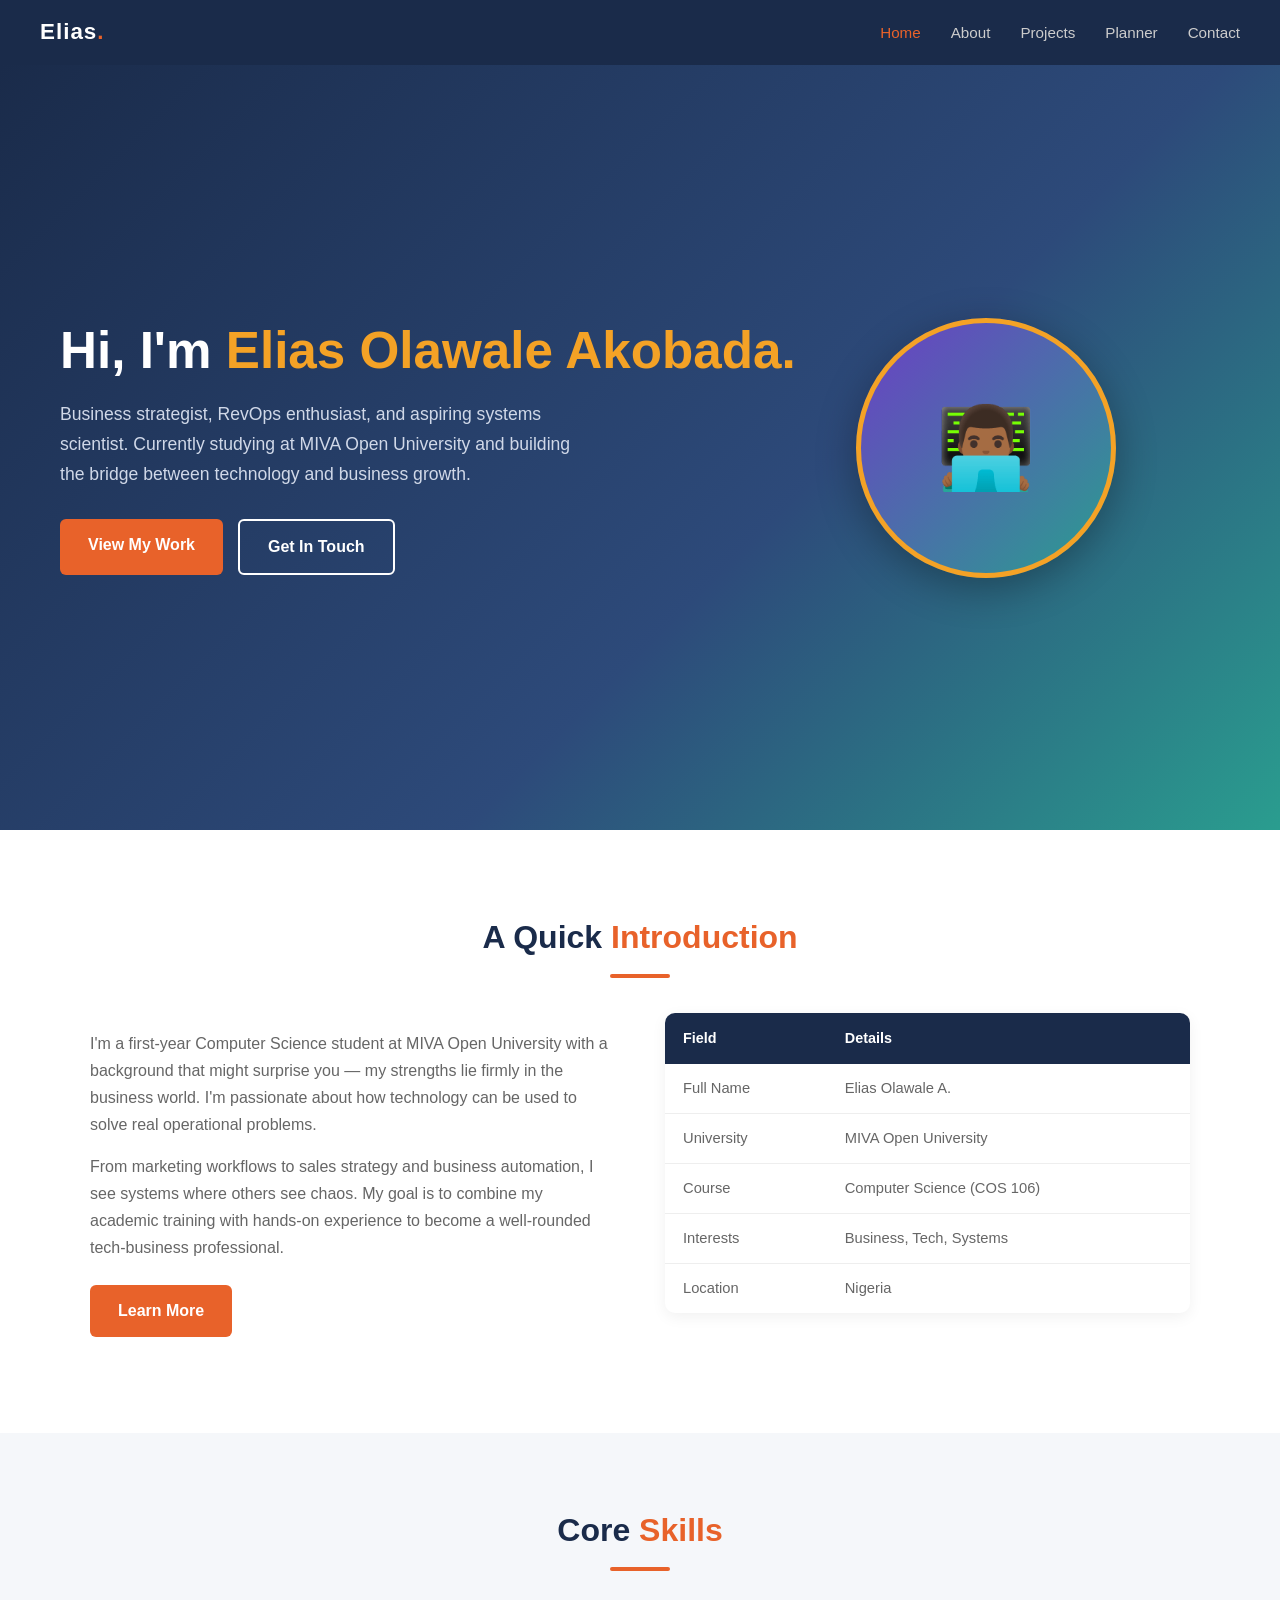
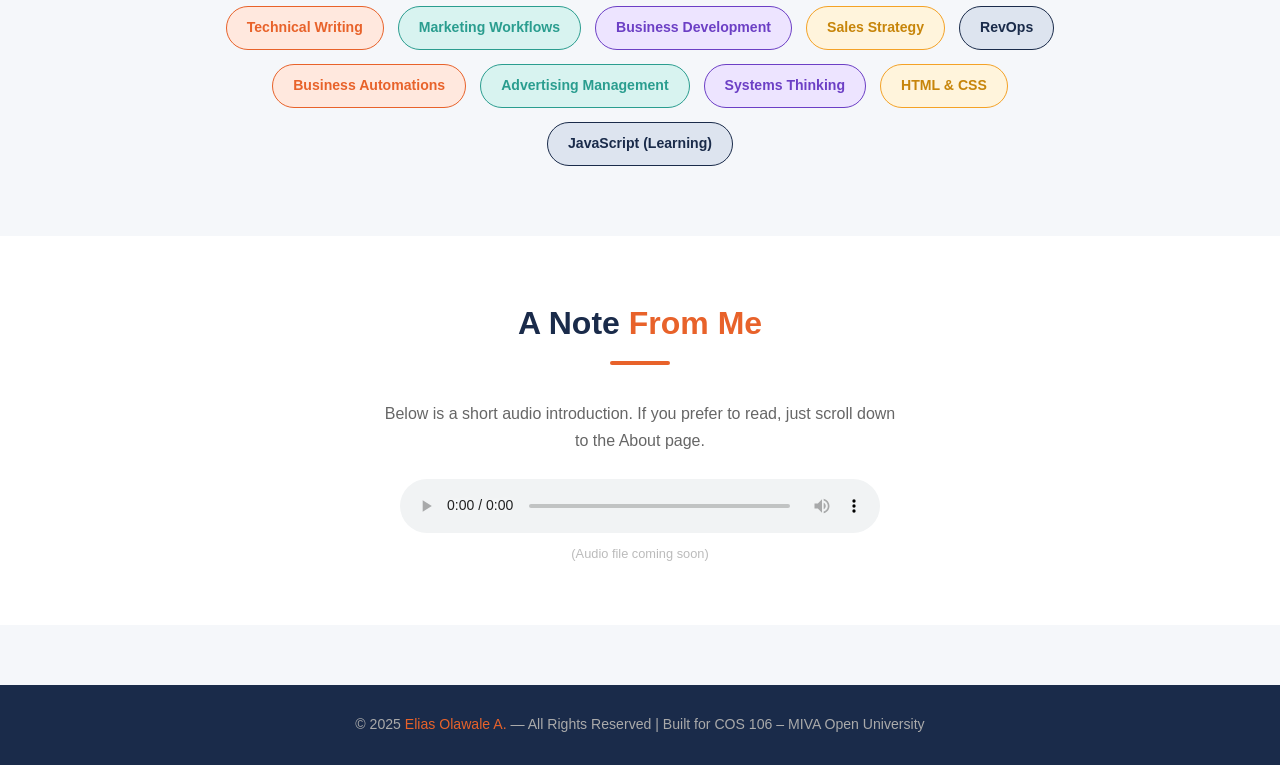
==== index.html @ 25de0aaa "First update" ====
<!DOCTYPE html>
<html lang="en">
<head>
  <meta charset="UTF-8" />
  <meta name="viewport" content="width=device-width, initial-scale=1.0"/>
  <title>Elias Olawale A. | Portfolio</title>
  <link rel="stylesheet" href="style.css" />
</head>
<body>

  <nav>
    <a href="index.html" class="nav-logo">Elias<span>.</span></a>
    <ul class="nav-links" id="nav-links">
      <li><a href="index.html" class="active">Home</a></li>
      <li><a href="about.html">About</a></li>
      <li><a href="projects.html">Projects</a></li>
      <li><a href="planner.html">Planner</a></li>
      <li><a href="contact.html">Contact</a></li>
    </ul>
    <button class="hamburger" onclick="toggleNav()" aria-label="Toggle menu">
      <span></span><span></span><span></span>
    </button>
  </nav>

  <!-- HERO -->
  <section class="hero fade-up">
    <div class="hero-text">
      <h1>Hi, I'm <span>Elias Olawale Akobada.</span></h1>
      <p>Business strategist, RevOps enthusiast, and aspiring systems scientist. Currently studying at MIVA Open University and building the bridge between technology and business growth.</p>
      <div class="hero-btns">
        <a href="projects.html" class="btn-primary">View My Work</a>
        <a href="contact.html" class="btn-secondary">Get In Touch</a>
      </div>
    </div>
    <div class="hero-img">
      <div class="placeholder-img">👨🏾‍💻</div>
    </div>
  </section>

  <!-- QUICK BIO -->
  <section class="about-preview">
    <h2 class="section-title">A Quick <span>Introduction</span></h2>
    <div class="divider"></div>
    <div class="about-grid">
      <div>
        <p>I'm a first-year Computer Science student at MIVA Open University with a background that might surprise you — my strengths lie firmly in the business world. I'm passionate about how technology can be used to solve real operational problems.</p>
        <p>From marketing workflows to sales strategy and business automation, I see systems where others see chaos. My goal is to combine my academic training with hands-on experience to become a well-rounded tech-business professional.</p>
        <a href="about.html" class="btn-primary" style="display:inline-block; margin-top:10px;">Learn More</a>
      </div>
      <div>
        <!-- quick facts table -->
        <table class="edu-table">
          <thead>
            <tr>
              <th>Field</th>
              <th>Details</th>
            </tr>
          </thead>
          <tbody>
            <tr>
              <td>Full Name</td>
              <td>Elias Olawale A.</td>
            </tr>
            <tr>
              <td>University</td>
              <td>MIVA Open University</td>
            </tr>
            <tr>
              <td>Course</td>
              <td>Computer Science (COS 106)</td>
            </tr>
            <tr>
              <td>Interests</td>
              <td>Business, Tech, Systems</td>
            </tr>
            <tr>
              <td>Location</td>
              <td>Nigeria</td>
            </tr>
          </tbody>
        </table>
      </div>
    </div>
  </section>

  <!-- SKILLS PREVIEW -->
  <section class="skills-preview">
    <h2 class="section-title">Core <span>Skills</span></h2>
    <div class="divider"></div>
    <div class="skills-grid">
      <span class="skill-tag orange">Technical Writing</span>
      <span class="skill-tag teal">Marketing Workflows</span>
      <span class="skill-tag purple">Business Development</span>
      <span class="skill-tag gold">Sales Strategy</span>
      <span class="skill-tag navy">RevOps</span>
      <span class="skill-tag orange">Business Automations</span>
      <span class="skill-tag teal">Advertising Management</span>
      <span class="skill-tag purple">Systems Thinking</span>
      <span class="skill-tag gold">HTML & CSS</span>
      <span class="skill-tag navy">JavaScript (Learning)</span>
    </div>
  </section>

  <!-- AUDIO INTRO SECTION (multimedia req) -->
  <section style="background: white; padding: 60px; text-align: center;">
    <h2 class="section-title">A Note <span>From Me</span></h2>
    <div class="divider"></div>
    <p style="color: var(--grey); max-width: 520px; margin: 0 auto 25px;">
      Below is a short audio introduction. If you prefer to read, just scroll down to the About page.
    </p>
    <audio controls style="width:100%; max-width:480px; display:block; margin: 0 auto;">
      <source src="intro.mp3" type="audio/mpeg">
      Your browser doesn't support the audio element — that's alright, check out the About page instead.
    </audio>
    <p style="color:#bbb; font-size:0.8rem; margin-top:10px;">(Audio file coming soon)</p>
  </section>

  <footer>
    <p>&copy; 2025 <span>Elias Olawale A.</span> — All Rights Reserved | Built for COS 106 – MIVA Open University</p>
  </footer>

  <script src="main.js"></script>
</body>
</html>
---- style.css ----
/* ===== GLOBAL STYLES ===== */
* {
  margin: 0;
  padding: 0;
  box-sizing: border-box;
}

:root {
  --navy: #1a2b4a;
  --orange: #e8622a;
  --teal: #2a9d8f;
  --purple: #6c3fc5;
  --gold: #f4a226;
  --light-bg: #f5f7fa;
  --white: #ffffff;
  --dark-text: #1e1e1e;
  --grey: #666;
}

body {
  font-family: 'Segoe UI', Tahoma, Geneva, Verdana, sans-serif;
  color: var(--dark-text);
  background: var(--light-bg);
  line-height: 1.7;
}

/* ===== NAVBAR ===== */
nav {
  background: var(--navy);
  padding: 0px 40px;
  display: flex;
  justify-content: space-between;
  align-items: center;
  position: sticky;
  top: 0;
  z-index: 100;
  height: 65px;
}

.nav-logo {
  color: var(--white);
  font-size: 1.4rem;
  font-weight: 700;
  text-decoration: none;
  letter-spacing: 1px;
}

.nav-logo span {
  color: var(--orange);
}

.nav-links {
  list-style: none;
  display: flex;
  gap: 30px;
}

.nav-links a {
  color: #ccc;
  text-decoration: none;
  font-size: 0.95rem;
  transition: color 0.3s;
}

.nav-links a:hover,
.nav-links a.active {
  color: var(--orange);
}

/* hamburger hidden by default */
.hamburger {
  display: none;
  flex-direction: column;
  gap: 5px;
  cursor: pointer;
  background: none;
  border: none;
}

.hamburger span {
  width: 25px;
  height: 3px;
  background: white;
  display: block;
}

/* ===== HERO ===== */
.hero {
  background: linear-gradient(135deg, var(--navy) 0%, #2d4a7a 60%, var(--teal) 100%);
  color: white;
  padding: 90px 60px;
  display: flex;
  align-items: center;
  gap: 60px;
  min-height: 85vh;
}

.hero-text h1 {
  font-size: 3.2rem;
  font-weight: 800;
  line-height: 1.2;
}

.hero-text h1 span {
  color: var(--gold);
}

.hero-text p {
  margin-top: 18px;
  font-size: 1.1rem;
  color: #d0d8e8;
  max-width: 520px;
}

.hero-btns {
  margin-top: 30px;
  display: flex;
  gap: 15px;
  flex-wrap: wrap;
}

.btn-primary {
  background: var(--orange);
  color: white;
  padding: 12px 28px;
  border-radius: 6px;
  text-decoration: none;
  font-weight: 600;
  transition: background 0.3s;
}

.btn-primary:hover {
  background: #c9521e;
}

.btn-secondary {
  border: 2px solid white;
  color: white;
  padding: 12px 28px;
  border-radius: 6px;
  text-decoration: none;
  font-weight: 600;
  transition: all 0.3s;
}

.btn-secondary:hover {
  background: white;
  color: var(--navy);
}

.hero-img {
  flex-shrink: 0;
}

.hero-img img {
  width: 260px;
  height: 260px;
  border-radius: 50%;
  object-fit: cover;
  border: 5px solid var(--gold);
  box-shadow: 0 10px 40px rgba(0,0,0,0.3);
}

.hero-img .placeholder-img {
  width: 260px;
  height: 260px;
  border-radius: 50%;
  background: linear-gradient(135deg, var(--purple), var(--teal));
  display: flex;
  align-items: center;
  justify-content: center;
  font-size: 80px;
  border: 5px solid var(--gold);
  box-shadow: 0 10px 40px rgba(0,0,0,0.3);
}

/* ===== SECTION HEADERS ===== */
.section-title {
  text-align: center;
  font-size: 2rem;
  color: var(--navy);
  margin-bottom: 8px;
  font-weight: 700;
}

.section-title span {
  color: var(--orange);
}

.section-sub {
  text-align: center;
  color: var(--grey);
  margin-bottom: 45px;
  font-size: 0.97rem;
}

.divider {
  width: 60px;
  height: 4px;
  background: var(--orange);
  margin: 10px auto 35px;
  border-radius: 2px;
}

/* ===== ABOUT SECTION ON HOMEPAGE ===== */
.about-preview {
  padding: 80px 60px;
  background: white;
}

.about-grid {
  display: grid;
  grid-template-columns: 1fr 1fr;
  gap: 50px;
  max-width: 1100px;
  margin: 0 auto;
  align-items: center;
}

.about-grid p {
  color: var(--grey);
  margin-bottom: 14px;
  font-size: 1rem;
}

/* ===== SKILLS PREVIEW HOME ===== */
.skills-preview {
  padding: 70px 60px;
  background: var(--light-bg);
}

.skills-grid {
  display: flex;
  flex-wrap: wrap;
  gap: 14px;
  max-width: 900px;
  margin: 0 auto;
  justify-content: center;
}

.skill-tag {
  padding: 9px 20px;
  border-radius: 30px;
  font-size: 0.88rem;
  font-weight: 600;
  cursor: default;
}

.skill-tag.orange { background: #ffe8de; color: var(--orange); border: 1.5px solid var(--orange); }
.skill-tag.teal { background: #d8f3f0; color: var(--teal); border: 1.5px solid var(--teal); }
.skill-tag.purple { background: #ede4ff; color: var(--purple); border: 1.5px solid var(--purple); }
.skill-tag.gold { background: #fff4dc; color: #c7850a; border: 1.5px solid var(--gold); }
.skill-tag.navy { background: #dde4ef; color: var(--navy); border: 1.5px solid var(--navy); }

/* ===== ABOUT PAGE ===== */
.page-hero {
  background: linear-gradient(135deg, var(--navy), var(--purple));
  color: white;
  padding: 60px 60px 50px;
  text-align: center;
}

.page-hero h1 {
  font-size: 2.6rem;
  font-weight: 800;
}

.page-hero p {
  color: #ccc;
  margin-top: 10px;
  font-size: 1rem;
}

.about-page {
  padding: 70px 60px;
  max-width: 1100px;
  margin: 0 auto;
}

.about-cards {
  display: grid;
  grid-template-columns: 1fr 1fr;
  gap: 30px;
  margin-bottom: 50px;
}

.card {
  background: white;
  border-radius: 12px;
  padding: 30px;
  box-shadow: 0 4px 20px rgba(0,0,0,0.07);
  border-top: 4px solid var(--orange);
}

.card.teal-top { border-top-color: var(--teal); }
.card.purple-top { border-top-color: var(--purple); }
.card.gold-top { border-top-color: var(--gold); }

.card h3 {
  font-size: 1.2rem;
  color: var(--navy);
  margin-bottom: 16px;
}

.card ul {
  padding-left: 18px;
  color: var(--grey);
}

.card ul li {
  margin-bottom: 7px;
  font-size: 0.95rem;
}

.card p {
  color: var(--grey);
  font-size: 0.95rem;
}

.aspirations-block {
  background: linear-gradient(135deg, var(--teal), var(--navy));
  color: white;
  border-radius: 12px;
  padding: 40px;
  margin-bottom: 40px;
}

.aspirations-block h3 {
  font-size: 1.4rem;
  margin-bottom: 15px;
}

.aspirations-block p {
  opacity: 0.9;
  font-size: 0.97rem;
  line-height: 1.8;
}

/* ===== PROJECTS PAGE ===== */
.projects-page {
  padding: 70px 60px;
  max-width: 1150px;
  margin: 0 auto;
}

.projects-grid {
  display: grid;
  grid-template-columns: repeat(auto-fit, minmax(300px, 1fr));
  gap: 28px;
}

.project-card {
  background: white;
  border-radius: 12px;
  overflow: hidden;
  box-shadow: 0 4px 20px rgba(0,0,0,0.08);
  transition: transform 0.3s, box-shadow 0.3s;
}

.project-card:hover {
  transform: translateY(-6px);
  box-shadow: 0 12px 35px rgba(0,0,0,0.13);
}

.project-thumb {
  height: 180px;
  display: flex;
  align-items: center;
  justify-content: center;
  font-size: 3rem;
}

.thumb-1 { background: linear-gradient(135deg, var(--orange), var(--gold)); }
.thumb-2 { background: linear-gradient(135deg, var(--teal), #1a7a70); }
.thumb-3 { background: linear-gradient(135deg, var(--purple), #4a2a90); }
.thumb-4 { background: linear-gradient(135deg, var(--navy), var(--teal)); }

.project-info {
  padding: 22px 24px;
}

.project-info h3 {
  font-size: 1.1rem;
  color: var(--navy);
  margin-bottom: 8px;
}

.project-info p {
  color: var(--grey);
  font-size: 0.9rem;
  margin-bottom: 14px;
  line-height: 1.6;
}

.project-tags {
  display: flex;
  flex-wrap: wrap;
  gap: 6px;
  margin-bottom: 14px;
}

.ptag {
  background: var(--light-bg);
  color: var(--navy);
  font-size: 0.78rem;
  padding: 3px 10px;
  border-radius: 20px;
  font-weight: 500;
}

.project-link {
  color: var(--orange);
  text-decoration: none;
  font-size: 0.88rem;
  font-weight: 600;
}

.project-link:hover {
  text-decoration: underline;
}

/* ===== PLANNER PAGE ===== */
.planner-page {
  padding: 70px 60px;
  max-width: 850px;
  margin: 0 auto;
}

.planner-input-area {
  background: white;
  border-radius: 12px;
  padding: 28px 30px;
  box-shadow: 0 4px 20px rgba(0,0,0,0.07);
  margin-bottom: 35px;
}

.planner-input-area h3 {
  color: var(--navy);
  margin-bottom: 18px;
  font-size: 1.1rem;
}

.planner-row {
  display: flex;
  gap: 12px;
  flex-wrap: wrap;
}

.planner-row input,
.planner-row select {
  flex: 1;
  min-width: 160px;
  padding: 10px 14px;
  border: 1.5px solid #ddd;
  border-radius: 7px;
  font-size: 0.93rem;
  outline: none;
}

.planner-row input:focus,
.planner-row select:focus {
  border-color: var(--teal);
}

.planner-row button {
  background: var(--teal);
  color: white;
  border: none;
  padding: 10px 22px;
  border-radius: 7px;
  cursor: pointer;
  font-weight: 600;
  font-size: 0.92rem;
  transition: background 0.3s;
}

.planner-row button:hover {
  background: #1e8a7e;
}

.task-stats {
  display: flex;
  gap: 20px;
  margin-bottom: 20px;
  flex-wrap: wrap;
}

.stat-box {
  padding: 14px 22px;
  border-radius: 8px;
  font-size: 0.9rem;
  font-weight: 600;
}

.stat-box.total { background: #dde4ef; color: var(--navy); }
.stat-box.done { background: #d8f3f0; color: var(--teal); }
.stat-box.pending { background: #ffe8de; color: var(--orange); }

#task-list {
  list-style: none;
}

.task-item {
  background: white;
  border-radius: 8px;
  padding: 14px 18px;
  margin-bottom: 10px;
  display: flex;
  align-items: center;
  gap: 14px;
  box-shadow: 0 2px 10px rgba(0,0,0,0.06);
  transition: opacity 0.3s;
}

.task-item.completed {
  opacity: 0.55;
}

.task-item.completed .task-text {
  text-decoration: line-through;
  color: #999;
}

.task-item input[type=checkbox] {
  width: 18px;
  height: 18px;
  accent-color: var(--teal);
  cursor: pointer;
}

.task-text {
  flex: 1;
  font-size: 0.95rem;
}

.task-badge {
  font-size: 0.75rem;
  padding: 3px 9px;
  border-radius: 12px;
  font-weight: 600;
}

.badge-high { background: #ffe8de; color: var(--orange); }
.badge-medium { background: #fff4dc; color: #c7850a; }
.badge-low { background: #d8f3f0; color: var(--teal); }

.task-delete {
  background: none;
  border: none;
  color: #bbb;
  cursor: pointer;
  font-size: 1.1rem;
  transition: color 0.3s;
}

.task-delete:hover { color: #e74c3c; }

.empty-tasks {
  text-align: center;
  color: #aaa;
  padding: 40px;
  font-size: 0.95rem;
}

/* ===== CONTACT PAGE ===== */
.contact-page {
  padding: 70px 60px;
  max-width: 1100px;
  margin: 0 auto;
}

.contact-layout {
  display: grid;
  grid-template-columns: 1fr 1.5fr;
  gap: 50px;
  align-items: start;
}

.contact-info h3 {
  font-size: 1.3rem;
  color: var(--navy);
  margin-bottom: 14px;
}

.contact-info p {
  color: var(--grey);
  font-size: 0.95rem;
  margin-bottom: 28px;
}

.contact-detail {
  display: flex;
  align-items: flex-start;
  gap: 14px;
  margin-bottom: 18px;
}

.c-icon {
  width: 40px;
  height: 40px;
  border-radius: 8px;
  display: flex;
  align-items: center;
  justify-content: center;
  font-size: 1.1rem;
  flex-shrink: 0;
}

.c-icon.orange { background: #ffe8de; }
.c-icon.teal { background: #d8f3f0; }
.c-icon.purple { background: #ede4ff; }

.c-detail-text strong {
  display: block;
  font-size: 0.85rem;
  color: var(--navy);
}

.c-detail-text span {
  font-size: 0.9rem;
  color: var(--grey);
}

.contact-form {
  background: white;
  border-radius: 12px;
  padding: 35px;
  box-shadow: 0 4px 20px rgba(0,0,0,0.08);
}

.form-group {
  margin-bottom: 20px;
}

.form-group label {
  display: block;
  font-size: 0.88rem;
  font-weight: 600;
  color: var(--navy);
  margin-bottom: 7px;
}

.form-group input,
.form-group textarea {
  width: 100%;
  padding: 11px 14px;
  border: 1.5px solid #ddd;
  border-radius: 7px;
  font-size: 0.93rem;
  outline: none;
  font-family: inherit;
  transition: border-color 0.3s;
}

.form-group input:focus,
.form-group textarea:focus {
  border-color: var(--orange);
}

.form-group textarea {
  height: 130px;
  resize: vertical;
}

.form-group .error-msg {
  color: #e74c3c;
  font-size: 0.8rem;
  margin-top: 5px;
  display: none;
}

.form-group .error-msg.show {
  display: block;
}

.submit-btn {
  width: 100%;
  background: var(--orange);
  color: white;
  border: none;
  padding: 13px;
  border-radius: 7px;
  font-size: 1rem;
  font-weight: 700;
  cursor: pointer;
  transition: background 0.3s;
}

.submit-btn:hover {
  background: #c9521e;
}

.success-msg {
  display: none;
  background: #d8f3f0;
  color: var(--teal);
  border-radius: 7px;
  padding: 14px;
  text-align: center;
  font-weight: 600;
  margin-top: 15px;
}

/* ===== FOOTER ===== */
footer {
  background: var(--navy);
  color: #aaa;
  text-align: center;
  padding: 28px 40px;
  font-size: 0.88rem;
  margin-top: 60px;
}

footer span {
  color: var(--orange);
}

/* ===== ANIMATIONS ===== */
@keyframes fadeUp {
  from { opacity: 0; transform: translateY(30px); }
  to { opacity: 1; transform: translateY(0); }
}

.fade-up {
  animation: fadeUp 0.7s ease forwards;
}

/* ===== TABLE (ACADEMICS) ===== */
.edu-table {
  width: 100%;
  border-collapse: collapse;
  background: white;
  border-radius: 10px;
  overflow: hidden;
  box-shadow: 0 4px 15px rgba(0,0,0,0.06);
  margin-bottom: 40px;
}

.edu-table th {
  background: var(--navy);
  color: white;
  padding: 13px 18px;
  text-align: left;
  font-size: 0.9rem;
}

.edu-table td {
  padding: 12px 18px;
  border-bottom: 1px solid #eee;
  font-size: 0.92rem;
  color: var(--grey);
}

.edu-table tr:last-child td {
  border-bottom: none;
}

.edu-table tr:hover td {
  background: #f9f9f9;
}

/* ===== RESPONSIVE ===== */
@media (max-width: 768px) {

  nav {
    padding: 0 20px;
  }

  .nav-links {
    display: none;
    flex-direction: column;
    background: var(--navy);
    position: absolute;
    top: 65px;
    left: 0;
    width: 100%;
    padding: 20px;
    gap: 15px;
  }

  .nav-links.open {
    display: flex;
  }

  .hamburger {
    display: flex;
  }

  .hero {
    flex-direction: column-reverse;
    padding: 50px 25px;
    text-align: center;
    min-height: auto;
  }

  .hero-text h1 {
    font-size: 2.1rem;
  }

  .hero-btns {
    justify-content: center;
  }

  .about-grid, .about-cards, .contact-layout {
    grid-template-columns: 1fr;
  }

  .about-preview, .skills-preview, .projects-page,
  .planner-page, .about-page, .contact-page {
    padding: 50px 20px;
  }

  .page-hero {
    padding: 50px 25px;
  }

  .page-hero h1 { font-size: 2rem; }
}
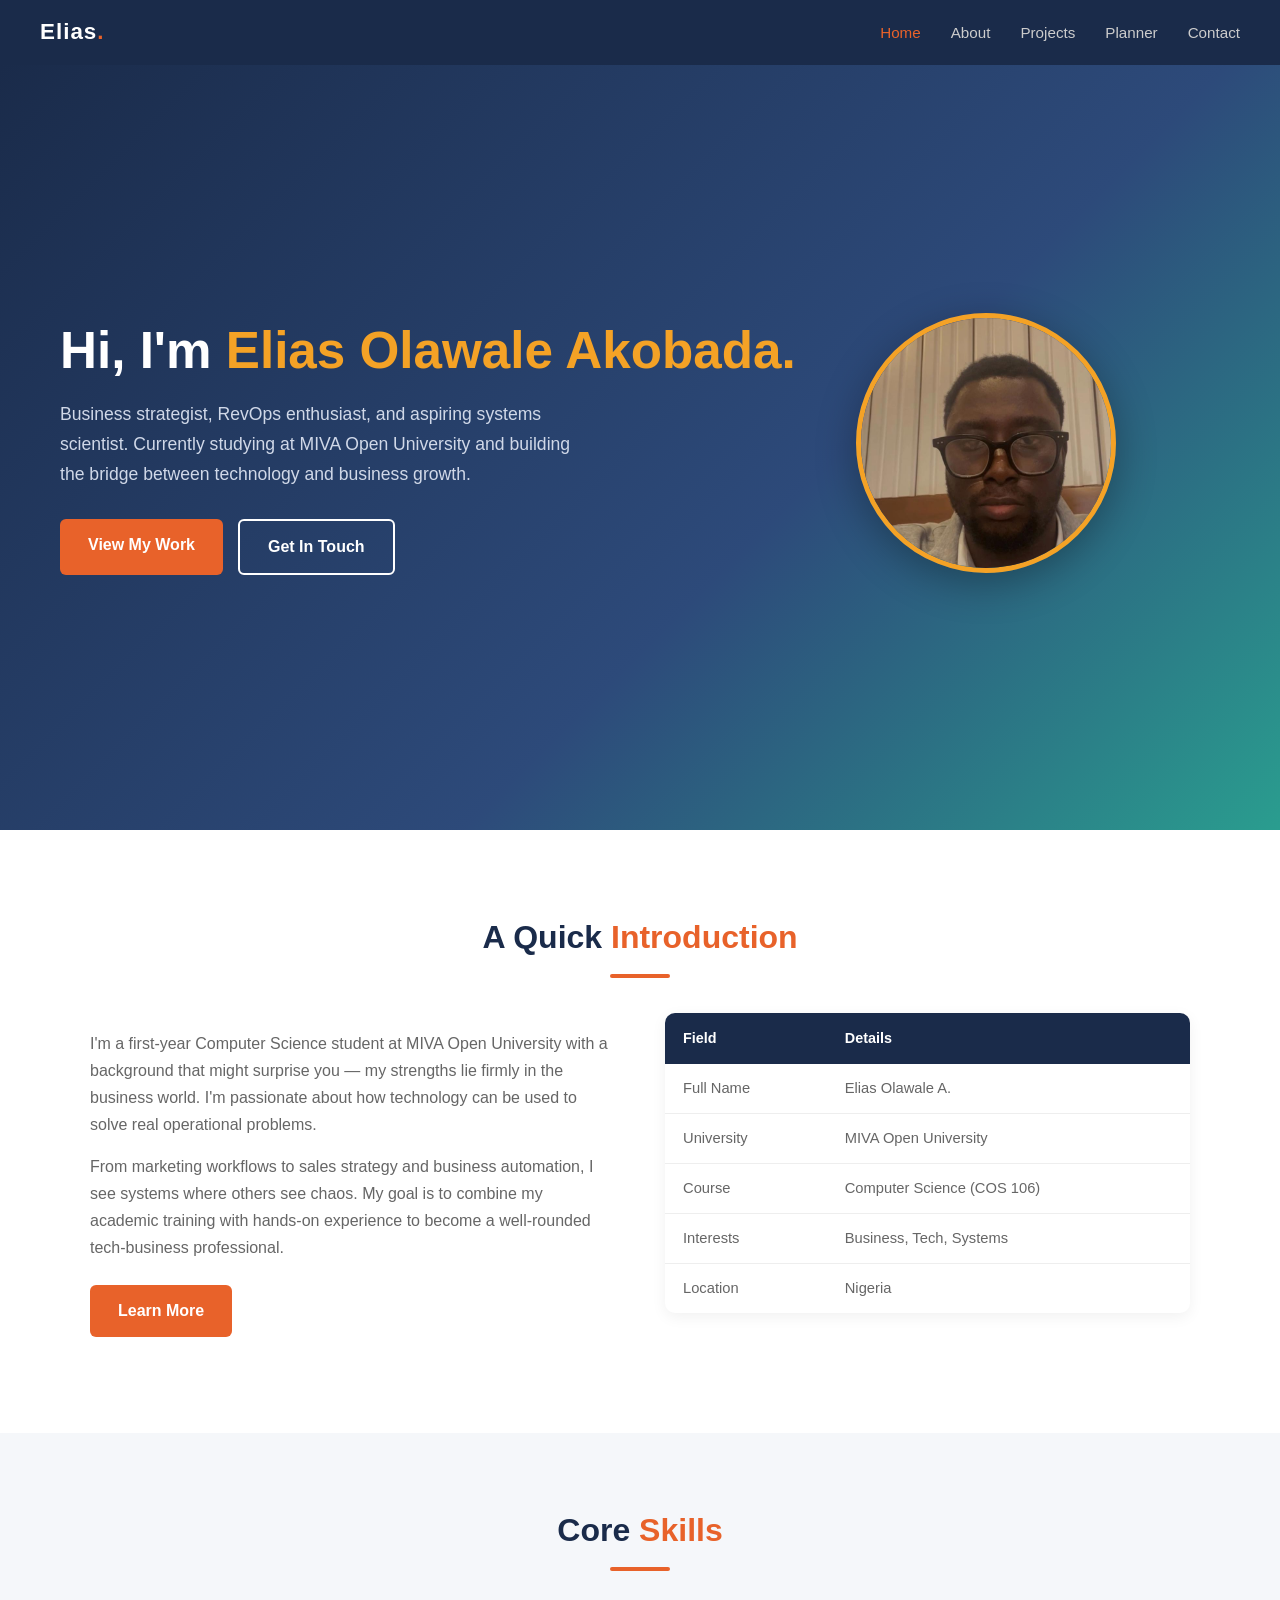
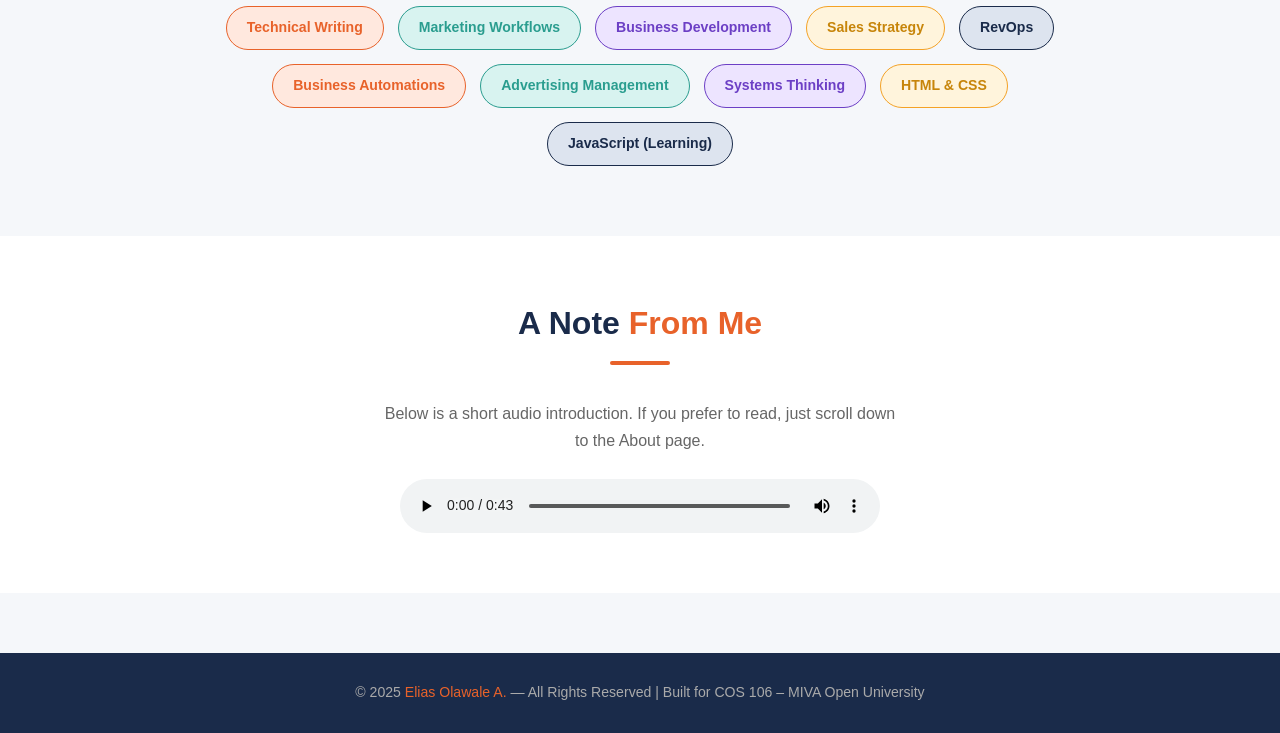
==== commit 526f4dc2: "Update hero section with profile image and audio file; refine CSS for image styling" ====
--- a/index.html
+++ b/index.html
@@ -33,8 +33,8 @@
       </div>
     </div>
     <div class="hero-img">
-      <div class="placeholder-img">👨🏾‍💻</div>
-    </div>
+  <img src="/me.jpeg" alt="Hero Image" class="profile-img">
+</div>
   </section>
 
   <!-- QUICK BIO -->
@@ -112,7 +112,7 @@
       <source src="intro.mp3" type="audio/mpeg">
       Your browser doesn't support the audio element — that's alright, check out the About page instead.
     </audio>
-    <p style="color:#bbb; font-size:0.8rem; margin-top:10px;">(Audio file coming soon)</p>
+  
   </section>
 
   <footer>
--- a/style.css
+++ b/style.css
@@ -161,17 +161,13 @@
   box-shadow: 0 10px 40px rgba(0,0,0,0.3);
 }
 
-.hero-img .placeholder-img {
+.hero-img .profile-img {
   width: 260px;
   height: 260px;
   border-radius: 50%;
-  background: linear-gradient(135deg, var(--purple), var(--teal));
-  display: flex;
-  align-items: center;
-  justify-content: center;
-  font-size: 80px;
+  object-fit: cover; 
   border: 5px solid var(--gold);
-  box-shadow: 0 10px 40px rgba(0,0,0,0.3);
+  box-shadow: 0 10px 40px rgba(0, 0, 0, 0.3);
 }
 
 /* ===== SECTION HEADERS ===== */
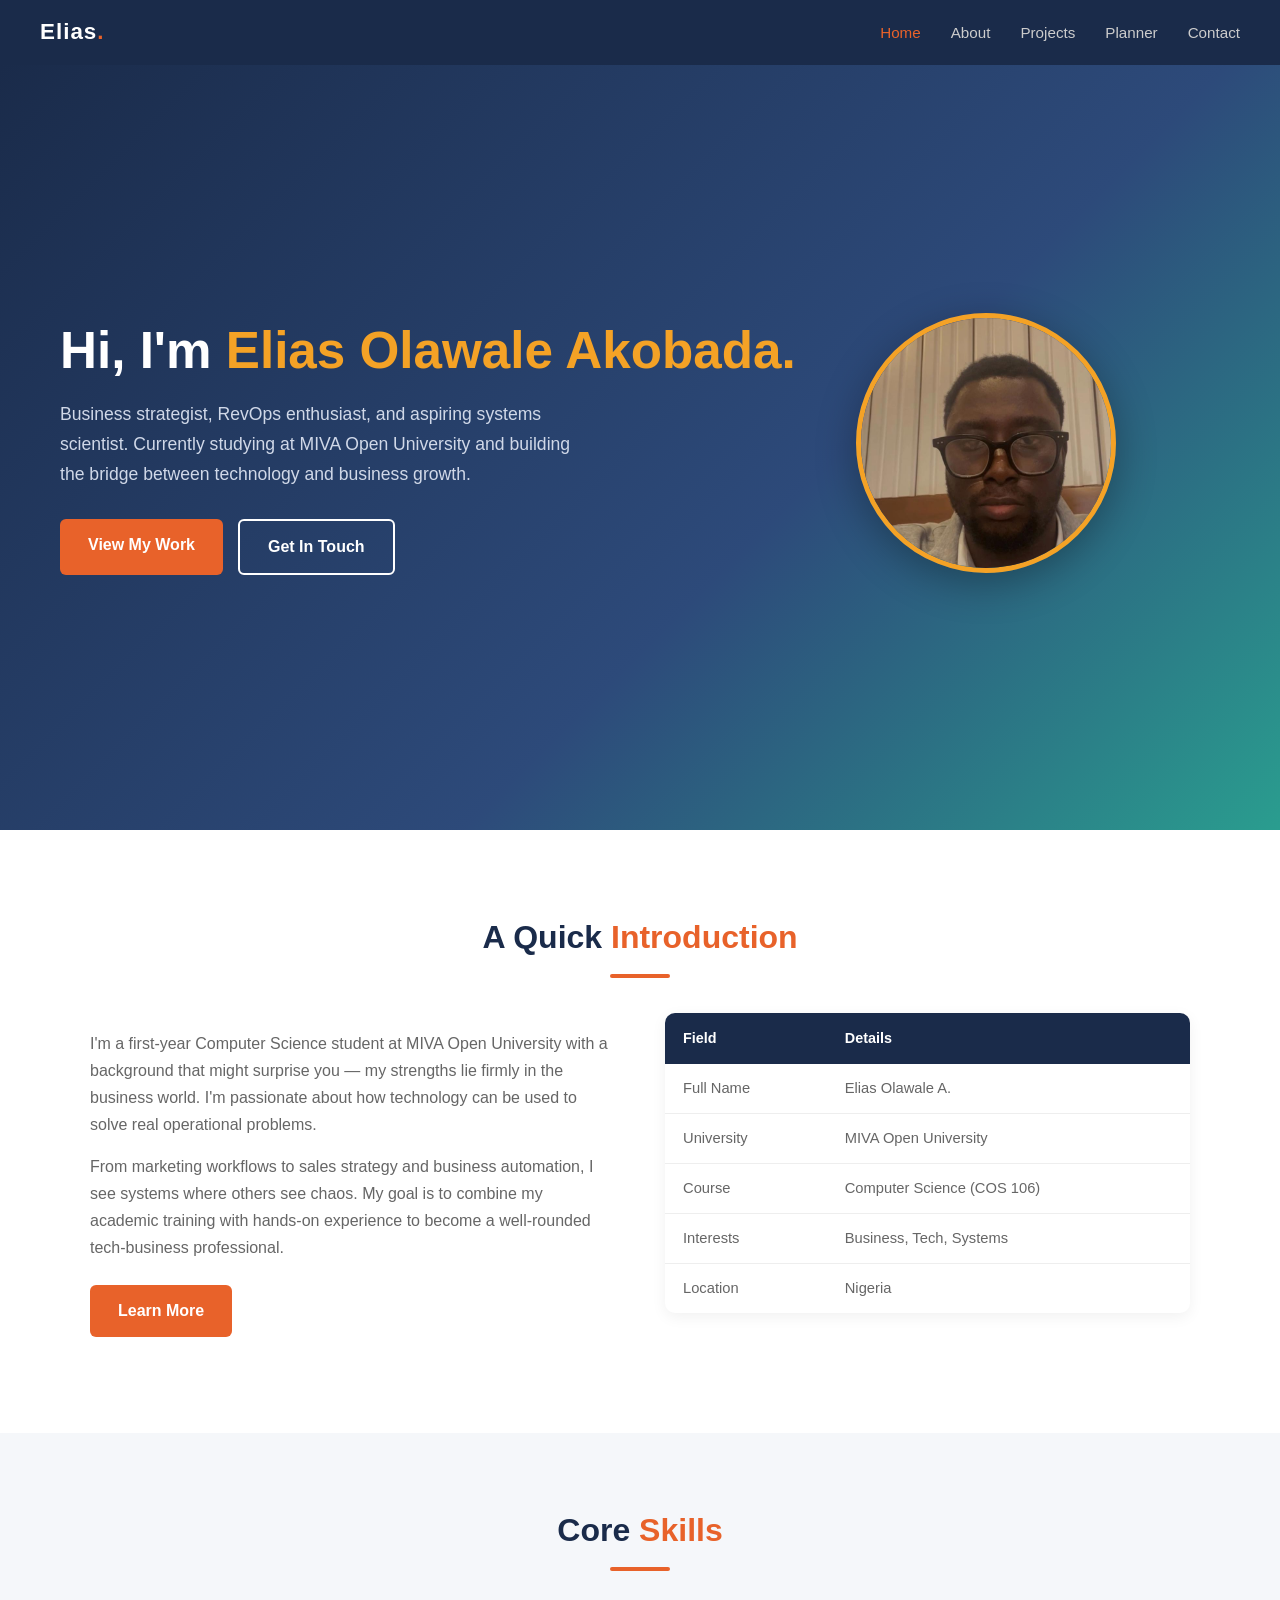
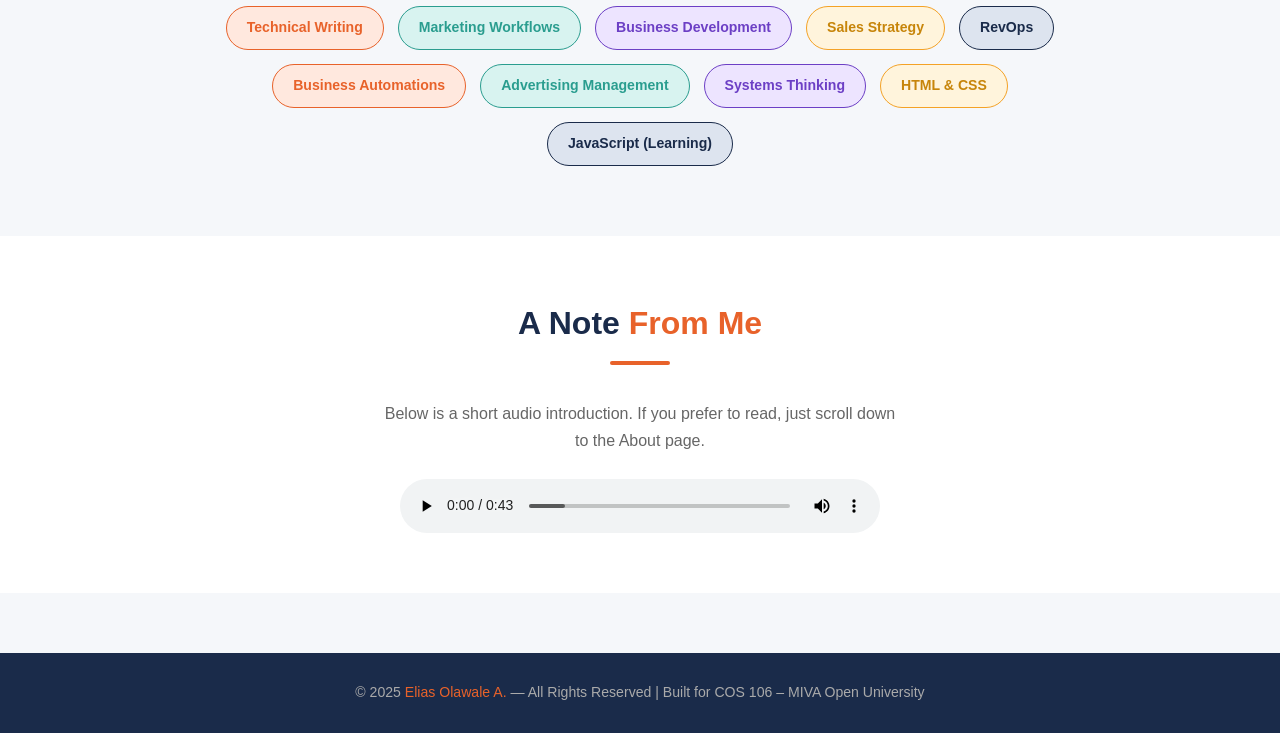
==== commit 1f143369: "Fix image source path in hero section" ====
--- a/index.html
+++ b/index.html
@@ -33,7 +33,7 @@
       </div>
     </div>
     <div class="hero-img">
-  <img src="/me.jpeg" alt="Hero Image" class="profile-img">
+  <img src="me.jpeg" alt="Hero Image" class="profile-img">
 </div>
   </section>
 
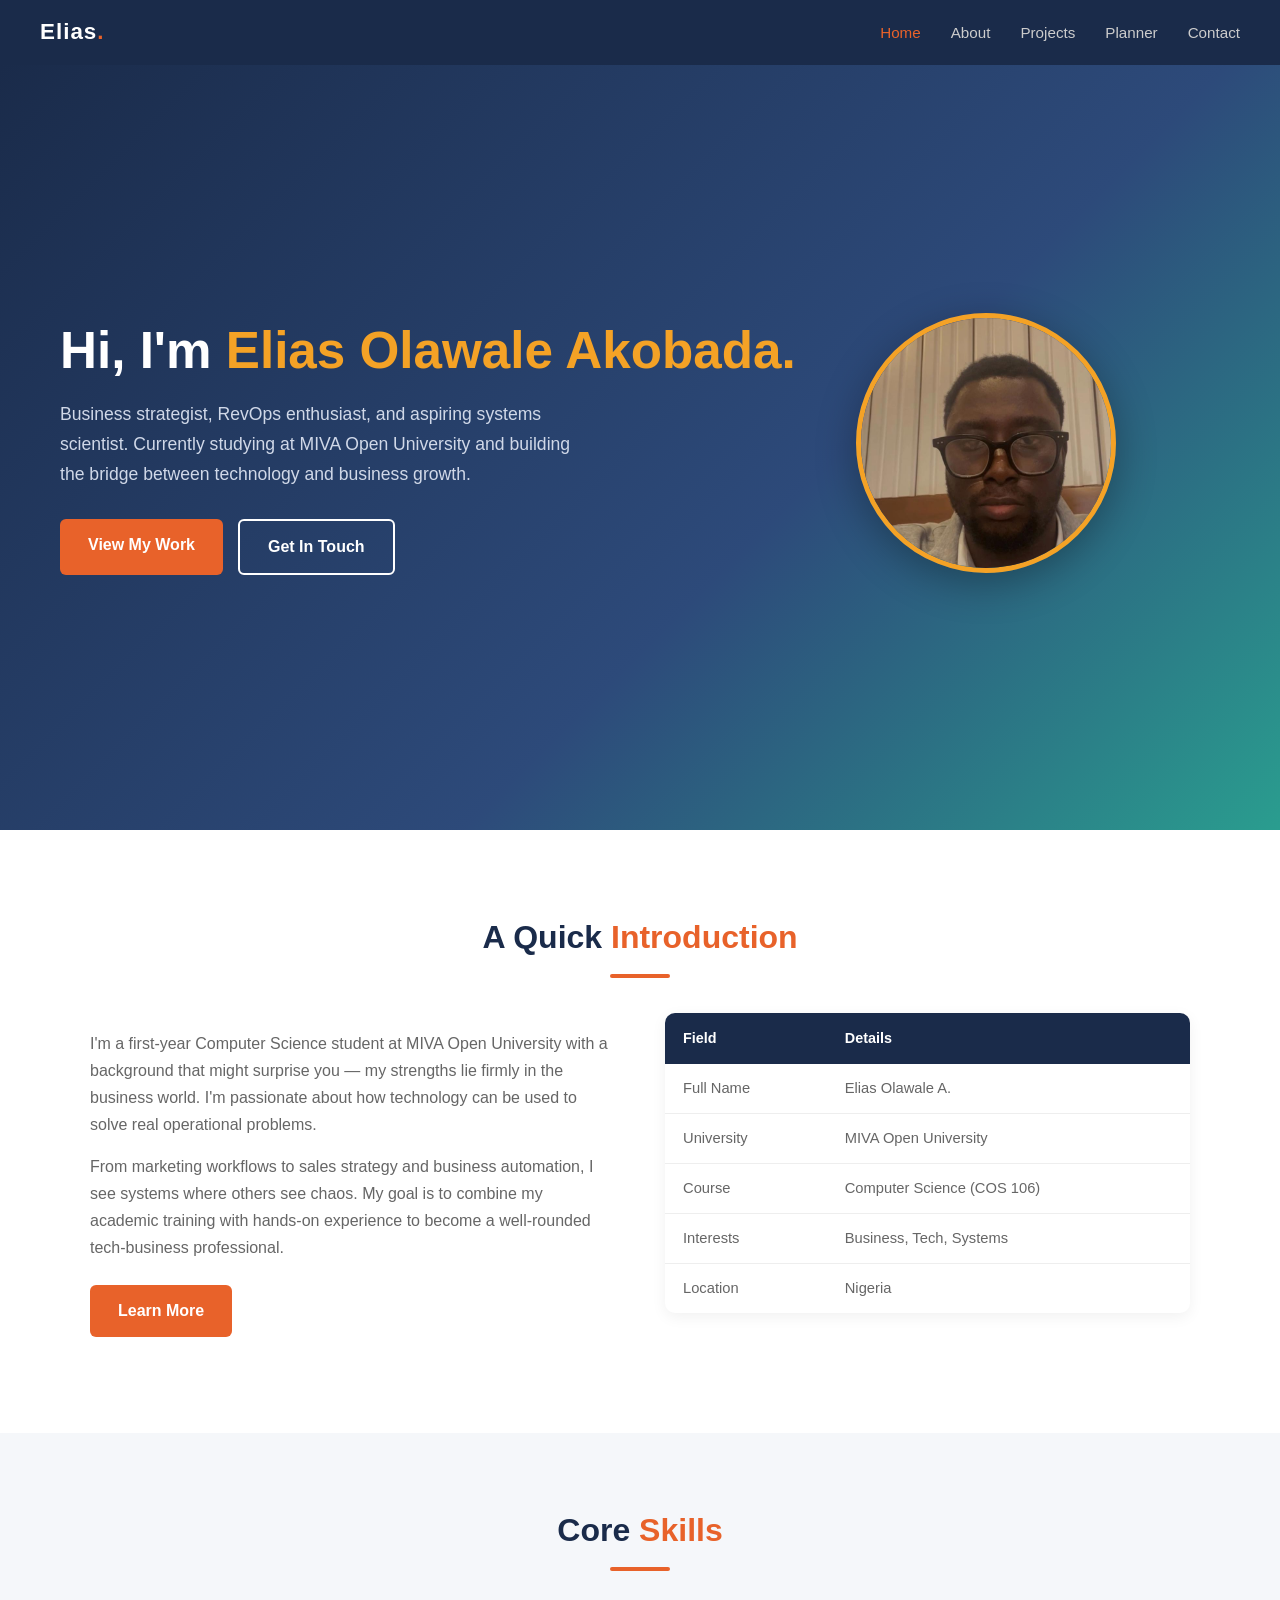
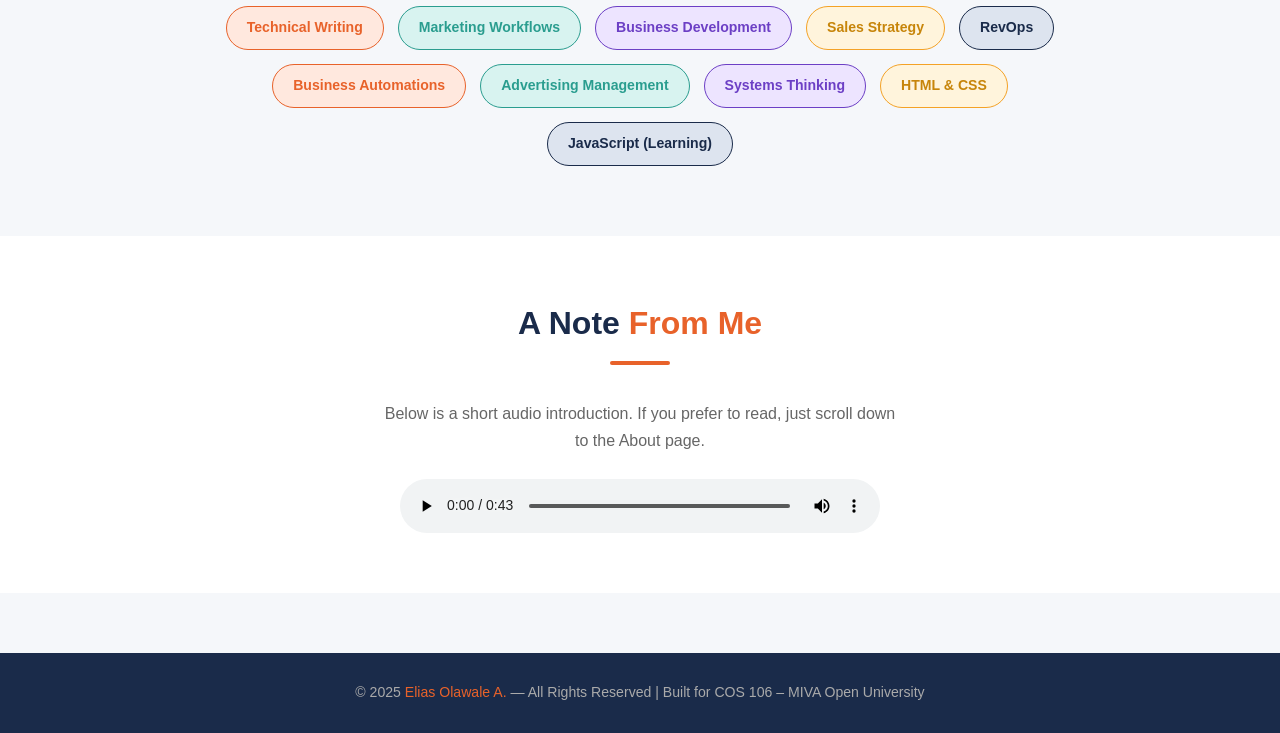
==== commit 3299b73c: "Fix image source path in hero section" ====
--- a/index.html
+++ b/index.html
@@ -33,7 +33,7 @@
       </div>
     </div>
     <div class="hero-img">
-  <img src="me.jpeg" alt="Hero Image" class="profile-img">
+  <img src="./me.jpeg" alt="Hero Image" class="profile-img">
 </div>
   </section>
 
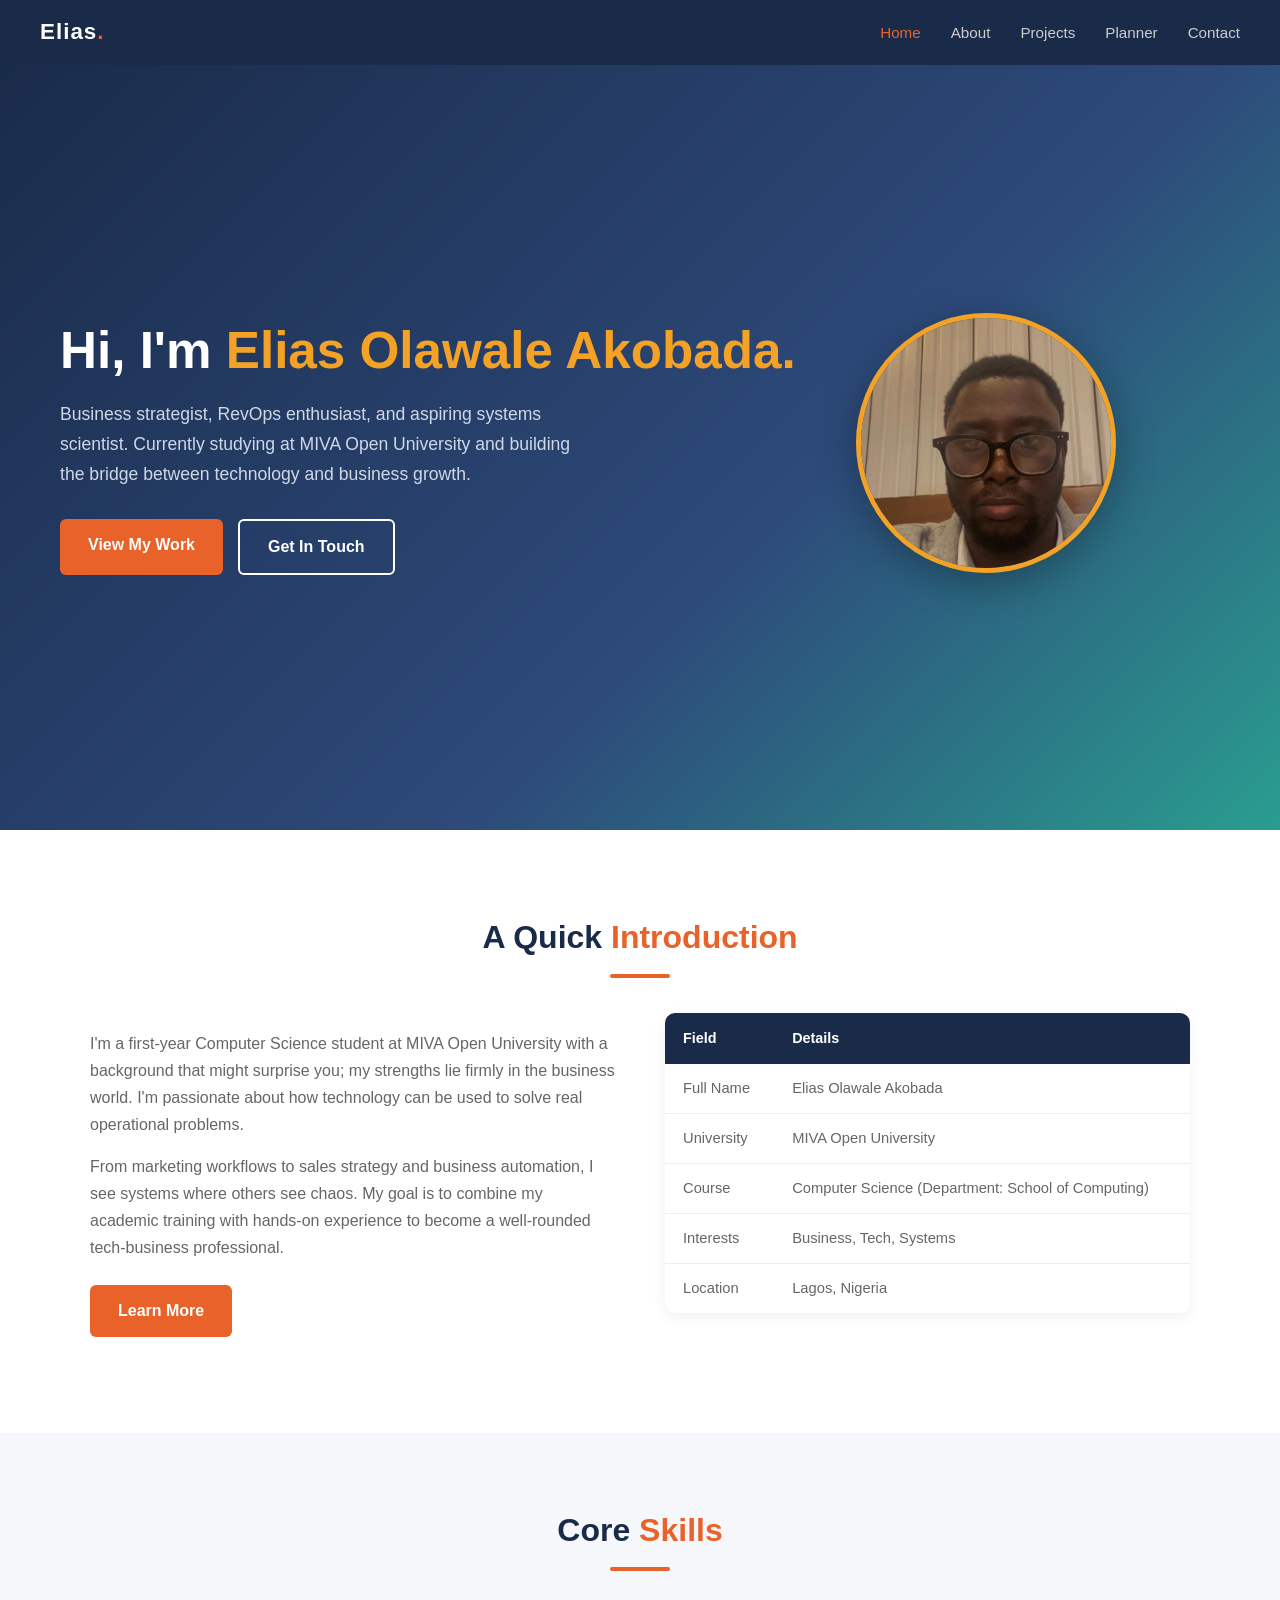
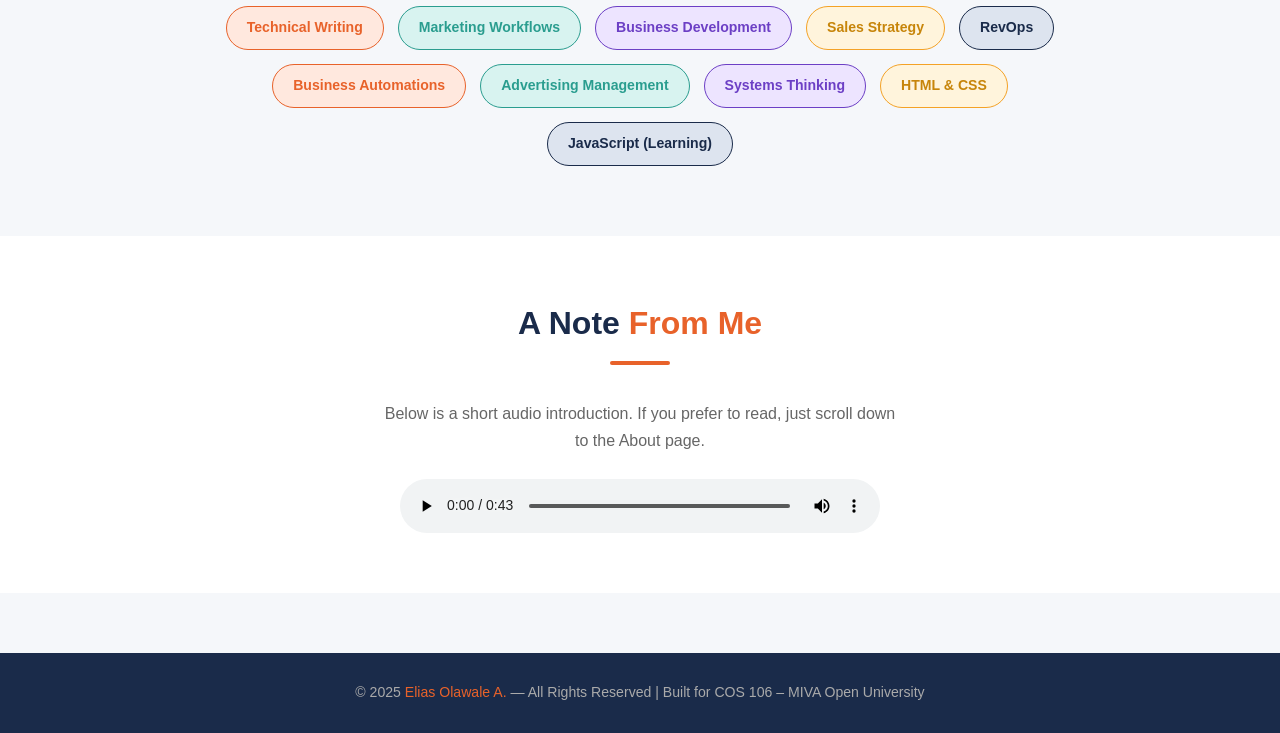
==== commit 9605525f: "Refine career aspirations and update personal details in about section" ====
--- a/index.html
+++ b/index.html
@@ -43,7 +43,7 @@
     <div class="divider"></div>
     <div class="about-grid">
       <div>
-        <p>I'm a first-year Computer Science student at MIVA Open University with a background that might surprise you — my strengths lie firmly in the business world. I'm passionate about how technology can be used to solve real operational problems.</p>
+        <p>I'm a first-year Computer Science student at MIVA Open University with a background that might surprise you; my strengths lie firmly in the business world. I'm passionate about how technology can be used to solve real operational problems.</p>
         <p>From marketing workflows to sales strategy and business automation, I see systems where others see chaos. My goal is to combine my academic training with hands-on experience to become a well-rounded tech-business professional.</p>
         <a href="about.html" class="btn-primary" style="display:inline-block; margin-top:10px;">Learn More</a>
       </div>
@@ -59,7 +59,7 @@
           <tbody>
             <tr>
               <td>Full Name</td>
-              <td>Elias Olawale A.</td>
+              <td>Elias Olawale Akobada</td>
             </tr>
             <tr>
               <td>University</td>
@@ -67,7 +67,7 @@
             </tr>
             <tr>
               <td>Course</td>
-              <td>Computer Science (COS 106)</td>
+              <td>Computer Science (Department: School of Computing)</td>
             </tr>
             <tr>
               <td>Interests</td>
@@ -75,7 +75,7 @@
             </tr>
             <tr>
               <td>Location</td>
-              <td>Nigeria</td>
+              <td>Lagos, Nigeria</td>
             </tr>
           </tbody>
         </table>
